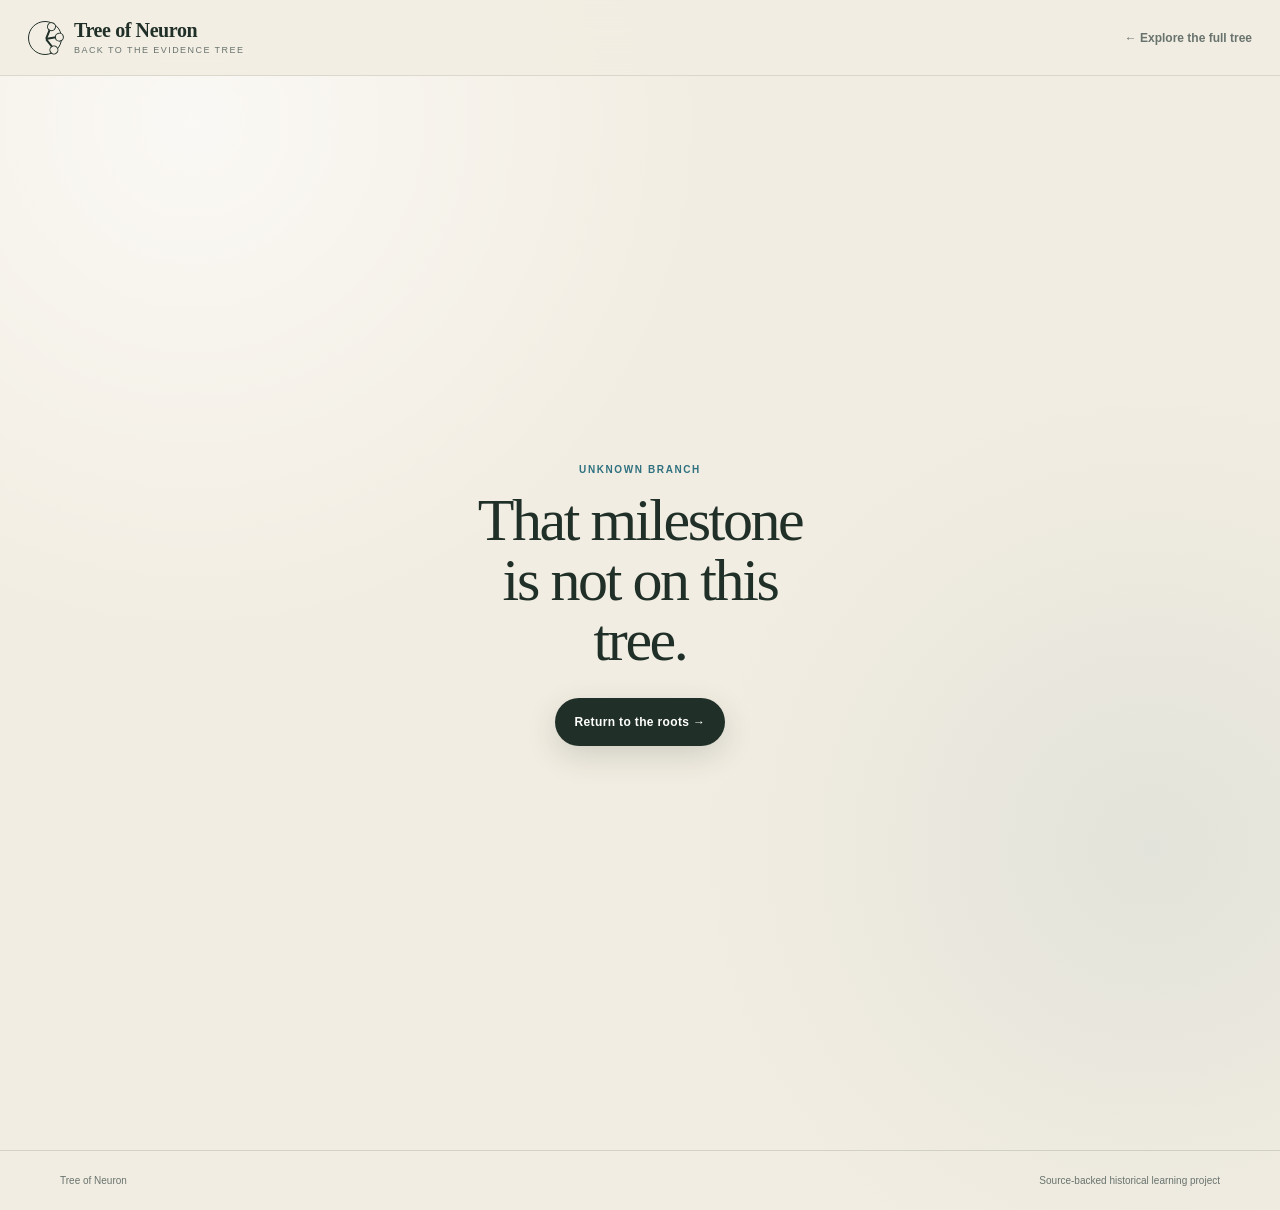
==== event.html @ e22cf348 "Build interactive Tree of Neuron history" ====
<!doctype html>
<html lang="en">
<head>
  <meta charset="UTF-8">
  <meta name="viewport" content="width=device-width, initial-scale=1.0">
  <meta name="description" content="A milestone in the experimental history of the neuron.">
  <title>Milestone · Tree of Neuron</title>
  <link rel="stylesheet" href="assets/styles.css">
</head>
<body class="detail-page">
  <header class="detail-topbar">
    <a class="brand" href="index.html">
      <span class="brand-mark" aria-hidden="true"><i></i><i></i><i></i></span>
      <span><b>Tree of Neuron</b><small>back to the evidence tree</small></span>
    </a>
    <a class="back-link" href="index.html">← Explore the full tree</a>
  </header>

  <main id="detail" class="detail-shell">
    <div class="loading">Loading milestone...</div>
  </main>

  <footer class="detail-footer">
    <span>Tree of Neuron</span>
    <span>Source-backed historical learning project</span>
  </footer>

  <script src="assets/data.js"></script>
  <script src="assets/event.js"></script>
</body>
</html>
---- assets/styles.css ----
:root {
  --paper: #f2ede2;
  --paper-deep: #e7dfd0;
  --ink: #203028;
  --muted: #68736d;
  --line: rgba(32, 48, 40, .14);
  --white: #fffdf8;
  --accent: #2f7180;
  --serif: Georgia, "Times New Roman", serif;
  --sans: Inter, ui-sans-serif, -apple-system, BlinkMacSystemFont, "Segoe UI", sans-serif;
}

* { box-sizing: border-box; }

html, body { width: 100%; min-height: 100%; margin: 0; }

body {
  color: var(--ink);
  background: var(--paper);
  font-family: var(--sans);
  -webkit-font-smoothing: antialiased;
}

a { color: inherit; }
button, input { font: inherit; }
button, a { -webkit-tap-highlight-color: transparent; }
.sr-only { position: absolute; width: 1px; height: 1px; padding: 0; margin: -1px; overflow: hidden; clip: rect(0, 0, 0, 0); border: 0; }

.explorer-page { overflow: hidden; }

.topbar, .detail-topbar {
  position: fixed;
  inset: 0 0 auto;
  z-index: 20;
  height: 76px;
  padding: 0 28px;
  display: flex;
  align-items: center;
  justify-content: space-between;
  background: rgba(242, 237, 226, .88);
  border-bottom: 1px solid rgba(32, 48, 40, .11);
  backdrop-filter: blur(18px);
}

.brand {
  display: inline-flex;
  align-items: center;
  gap: 12px;
  color: var(--ink);
  text-decoration: none;
}

.brand span:last-child { display: grid; line-height: 1.05; }
.brand b { font-family: var(--serif); font-size: 20px; font-weight: 600; letter-spacing: -.02em; }
.brand small { margin-top: 5px; color: var(--muted); font-size: 9px; letter-spacing: .16em; text-transform: uppercase; }

.brand-mark { position: relative; width: 34px; height: 34px; display: inline-block; border: 1px solid var(--ink); border-radius: 50%; }
.brand-mark i { position: absolute; display: block; width: 14px; height: 2px; top: 16px; left: 17px; background: var(--ink); transform-origin: left center; border-radius: 99px; }
.brand-mark i::after { content: ""; position: absolute; right: -4px; top: -3px; width: 7px; height: 7px; background: var(--paper); border: 1.5px solid var(--ink); border-radius: 50%; }
.brand-mark i:nth-child(1) { transform: rotate(-68deg); }
.brand-mark i:nth-child(2) { transform: rotate(-10deg); }
.brand-mark i:nth-child(3) { transform: rotate(52deg); }

.topbar-actions { display: flex; align-items: center; gap: 10px; }
.search-box {
  width: min(390px, 42vw);
  height: 44px;
  display: flex;
  align-items: center;
  gap: 10px;
  padding: 0 12px;
  border: 1px solid var(--line);
  border-radius: 999px;
  background: rgba(255, 253, 248, .8);
  box-shadow: 0 6px 24px rgba(30, 45, 37, .05);
}
.search-box:focus-within { border-color: rgba(47, 113, 128, .7); box-shadow: 0 0 0 4px rgba(47, 113, 128, .09); }
.search-box svg { width: 18px; fill: none; stroke: currentColor; stroke-width: 1.8; color: var(--muted); }
.search-box input { flex: 1; min-width: 0; border: 0; outline: 0; background: transparent; color: var(--ink); font-size: 13px; }
.search-box input::placeholder { color: #8b938e; }
kbd { padding: 2px 6px; border: 1px solid var(--line); border-radius: 5px; color: var(--muted); background: var(--paper); font-size: 11px; box-shadow: 0 1px 0 rgba(0,0,0,.08); }
.icon-button { width: 42px; height: 42px; border: 1px solid var(--line); border-radius: 50%; color: var(--ink); background: rgba(255, 253, 248, .82); cursor: pointer; font-family: var(--serif); font-size: 18px; }

.explorer { position: fixed; inset: 76px 0 0; overflow: hidden; background: var(--paper); }
.tree-canvas { width: 100%; height: 100%; display: block; cursor: grab; touch-action: none; user-select: none; }
.tree-canvas.dragging { cursor: grabbing; }

.intro-card {
  position: absolute;
  z-index: 8;
  left: 30px;
  top: 30px;
  width: min(430px, calc(100vw - 60px));
  padding: 28px 30px 24px;
  border: 1px solid rgba(32, 48, 40, .12);
  border-radius: 22px;
  background: rgba(255, 253, 248, .91);
  box-shadow: 0 24px 80px rgba(31, 46, 38, .12);
  backdrop-filter: blur(16px);
  transition: opacity .35s ease, transform .35s ease;
}
.intro-card.dismissed { opacity: 0; transform: translateY(-16px); pointer-events: none; }
.eyebrow { margin: 0 0 13px; color: var(--accent); font-size: 10px; line-height: 1.4; letter-spacing: .16em; text-transform: uppercase; font-weight: 750; }
.intro-card h1 { margin: 0; font: 500 clamp(42px, 5vw, 66px)/.97 var(--serif); letter-spacing: -.045em; }
.intro-card h1 em { color: var(--accent); font-weight: 500; }
.intro-card > p:not(.eyebrow):not(.microcopy) { max-width: 35ch; margin: 18px 0 22px; color: var(--muted); font: 16px/1.55 var(--serif); }
.primary-button {
  display: inline-flex;
  align-items: center;
  justify-content: center;
  gap: 28px;
  min-height: 48px;
  padding: 0 20px;
  border: 0;
  border-radius: 999px;
  background: var(--ink);
  color: #fff;
  text-decoration: none;
  cursor: pointer;
  font-size: 12px;
  font-weight: 700;
  letter-spacing: .03em;
  box-shadow: 0 10px 30px rgba(32, 48, 40, .16);
}
.primary-button:hover { background: var(--accent); }
.primary-button span { font-size: 18px; transition: transform .2s ease; }
.primary-button:hover span { transform: translateX(3px); }
.microcopy { margin: 17px 0 0; color: #89918d; font-size: 10px; letter-spacing: .03em; }

.era-rail {
  position: absolute;
  z-index: 7;
  left: 30px;
  bottom: 22px;
  max-width: calc(100vw - 180px);
  display: flex;
  gap: 7px;
  padding: 7px;
  border: 1px solid var(--line);
  border-radius: 15px;
  background: rgba(255, 253, 248, .88);
  box-shadow: 0 12px 40px rgba(30, 44, 37, .1);
  backdrop-filter: blur(14px);
  overflow-x: auto;
  scrollbar-width: none;
}
.era-rail::-webkit-scrollbar { display: none; }
.era-chip { white-space: nowrap; display: flex; align-items: center; gap: 8px; padding: 9px 11px; border: 0; border-radius: 10px; background: transparent; color: var(--muted); cursor: pointer; font-size: 10px; font-weight: 700; }
.era-chip:hover, .era-chip.active { color: var(--ink); background: var(--paper); }
.era-chip i { width: 8px; height: 8px; border-radius: 50%; background: var(--era-color); box-shadow: 0 0 0 4px color-mix(in srgb, var(--era-color) 18%, transparent); }

.controls { position: absolute; z-index: 8; right: 24px; bottom: 24px; display: grid; border: 1px solid var(--line); border-radius: 14px; overflow: hidden; box-shadow: 0 12px 40px rgba(30,44,37,.12); }
.controls button { width: 43px; height: 42px; border: 0; border-bottom: 1px solid var(--line); background: rgba(255, 253, 248, .9); color: var(--ink); cursor: pointer; font-size: 20px; }
.controls button:last-child { border-bottom: 0; }
.controls button:hover { color: #fff; background: var(--ink); }
.mini-guide { position: absolute; z-index: 6; top: 30px; right: 30px; display: flex; align-items: center; gap: 10px; padding: 10px 14px; border: 1px solid var(--line); border-radius: 13px; background: rgba(255,253,248,.82); backdrop-filter: blur(12px); }
.mini-guide div { display: grid; }
.mini-guide b { font-size: 11px; }
.mini-guide small { margin-top: 2px; color: var(--muted); font-size: 9px; }
.pulse-dot { width: 9px; height: 9px; border-radius: 50%; background: #2f7180; box-shadow: 0 0 0 0 rgba(47,113,128,.45); animation: pulse 2s infinite; }
@keyframes pulse { 70% { box-shadow: 0 0 0 9px rgba(47,113,128,0); } 100% { box-shadow: 0 0 0 0 rgba(47,113,128,0); } }

.trunk-under { fill: none; stroke: rgba(32,48,40,.08); stroke-linecap: round; stroke-linejoin: round; }
.trunk { fill: none; stroke: url(#trunkGradient); stroke-linecap: round; stroke-linejoin: round; }
.twig-under, .twig { fill: none; stroke-linecap: round; }
.twig-under { stroke: rgba(32,48,40,.07); }
.era-label text { font-family: var(--sans); }
.era-label .era-name { fill: rgba(32,48,40,.72); font-size: 24px; font-weight: 720; letter-spacing: -.02em; }
.era-label .era-range { fill: rgba(32,48,40,.42); font-size: 13px; letter-spacing: .12em; text-transform: uppercase; }

.event-link { outline: 0; }
.event-node { transition: opacity .2s ease; }
.event-node .node-halo { fill: none; stroke-width: 8; opacity: .15; transition: opacity .2s ease, stroke-width .2s ease; }
.event-node .node-disc { fill: var(--white); stroke-width: 7; filter: url(#softShadow); transition: transform .2s ease, fill .2s ease; transform-box: fill-box; transform-origin: center; }
.event-node .node-year { font-family: var(--sans); font-size: 18px; font-weight: 800; fill: var(--node-color); letter-spacing: .02em; text-anchor: middle; }
.event-node .node-title { font-family: var(--serif); font-size: 15px; font-weight: 600; fill: var(--ink); text-anchor: middle; }
.event-node .node-person { font-family: var(--sans); font-size: 9px; font-weight: 650; fill: var(--muted); text-anchor: middle; letter-spacing: .04em; }
.event-node:hover .node-disc, .event-link:focus .node-disc { fill: #fff; transform: scale(1.05); }
.event-node:hover .node-halo, .event-link:focus .node-halo { opacity: .34; stroke-width: 14; }
.event-link:focus-visible .node-disc { stroke: #111; }
.event-node.dimmed { opacity: .13; }
.event-node.match .node-halo { opacity: .5; stroke-width: 17; animation: nodeGlow 1.4s ease-in-out infinite alternate; }
@keyframes nodeGlow { from { opacity: .2; } to { opacity: .65; } }

.search-results { position: absolute; z-index: 15; top: 10px; right: 88px; width: min(430px, calc(100vw - 36px)); max-height: min(70vh, 620px); padding: 8px; overflow: auto; border: 1px solid var(--line); border-radius: 18px; background: rgba(255,253,248,.98); box-shadow: 0 24px 80px rgba(30,44,37,.18); }
.search-result { display: grid; grid-template-columns: 64px 1fr auto; align-items: center; gap: 12px; padding: 13px; border-radius: 12px; color: inherit; text-decoration: none; }
.search-result:hover, .search-result:focus { background: var(--paper); outline: none; }
.search-result .result-year { color: var(--result-color); font-size: 11px; font-weight: 800; }
.search-result span { display: grid; gap: 3px; }
.search-result b { font: 600 15px/1.2 var(--serif); }
.search-result small { color: var(--muted); font-size: 10px; }
.search-result .arrow { font-size: 17px; }
.empty-results { padding: 28px; color: var(--muted); text-align: center; font: 17px var(--serif); }

.about-dialog { width: min(560px, calc(100vw - 32px)); padding: 34px; border: 1px solid var(--line); border-radius: 24px; color: var(--ink); background: var(--white); box-shadow: 0 30px 100px rgba(15,26,21,.35); }
.about-dialog::backdrop { background: rgba(22,33,28,.42); backdrop-filter: blur(5px); }
.about-dialog h2 { margin: 0 0 16px; max-width: 15ch; font: 500 40px/1.05 var(--serif); letter-spacing: -.03em; }
.about-dialog p:not(.eyebrow) { color: var(--muted); font: 16px/1.65 var(--serif); }
.dialog-close { position: absolute; top: 14px; right: 14px; width: 38px; height: 38px; border: 0; border-radius: 50%; background: var(--paper); cursor: pointer; font-size: 22px; }

/* Detail page */
.detail-page { min-height: 100vh; background: var(--paper); background-image: radial-gradient(circle at 15% 10%, rgba(255,255,255,.65), transparent 34%), radial-gradient(circle at 90% 70%, rgba(47,113,128,.08), transparent 32%); }
.detail-topbar { position: sticky; }
.back-link { color: var(--muted); text-decoration: none; font-size: 12px; font-weight: 700; }
.back-link:hover { color: var(--accent); }
.detail-shell { width: min(1160px, calc(100% - 40px)); margin: 0 auto; padding: 78px 0 96px; }
.detail-hero { position: relative; display: grid; grid-template-columns: 1fr 310px; gap: 60px; min-height: 460px; padding: 62px 0 54px; border-bottom: 1px solid var(--line); }
.detail-hero::before { content: ""; position: absolute; top: 54px; right: 120px; width: 230px; height: 230px; border: 1px solid var(--hero-color); border-radius: 50%; opacity: .17; }
.detail-hero::after { content: ""; position: absolute; top: 118px; right: 54px; width: 94px; height: 2px; background: var(--hero-color); transform: rotate(-28deg); transform-origin: left; opacity: .35; }
.detail-kicker { display: flex; align-items: center; gap: 12px; color: var(--hero-color); font-size: 11px; font-weight: 800; letter-spacing: .12em; text-transform: uppercase; }
.detail-kicker i { width: 34px; height: 1px; background: currentColor; }
.detail-hero h1 { max-width: 12ch; margin: 28px 0 20px; font: 500 clamp(50px, 7vw, 92px)/.94 var(--serif); letter-spacing: -.055em; }
.detail-summary { max-width: 52ch; color: var(--muted); font: 20px/1.55 var(--serif); }
.hero-stamp { align-self: center; position: relative; z-index: 1; width: 250px; height: 250px; margin: auto; display: grid; place-items: center; padding: 35px; border: 2px solid var(--hero-color); border-radius: 50%; color: var(--hero-color); background: rgba(255,253,248,.75); text-align: center; transform: rotate(3deg); box-shadow: inset 0 0 0 9px var(--paper), inset 0 0 0 10px color-mix(in srgb, var(--hero-color) 30%, transparent); }
.hero-stamp .stamp-date { font: 700 34px/1 var(--serif); letter-spacing: -.03em; }
.hero-stamp .stamp-person { margin-top: 12px; font-size: 10px; line-height: 1.45; font-weight: 800; letter-spacing: .12em; text-transform: uppercase; }

.story-grid { display: grid; grid-template-columns: minmax(0, 1.55fr) minmax(260px, .75fr); gap: 80px; padding: 70px 0; }
.story-section { padding: 0 0 46px; }
.section-label { display: flex; align-items: center; gap: 12px; margin-bottom: 16px; color: var(--hero-color); font-size: 10px; font-weight: 800; letter-spacing: .15em; text-transform: uppercase; }
.section-label span { display: grid; place-items: center; width: 25px; height: 25px; border: 1px solid currentColor; border-radius: 50%; font-size: 9px; }
.story-section h2 { margin: 0 0 15px; font: 500 34px/1.15 var(--serif); letter-spacing: -.025em; }
.story-section p { margin: 0; color: #53615a; font: 17px/1.72 var(--serif); }
.experiment-steps { counter-reset: step; margin: 22px 0 0; padding: 0; list-style: none; }
.experiment-steps li { counter-increment: step; position: relative; margin: 0 0 0 15px; padding: 5px 0 22px 42px; color: #53615a; font: 16px/1.55 var(--serif); border-left: 1px solid color-mix(in srgb, var(--hero-color) 35%, transparent); }
.experiment-steps li::before { content: counter(step); position: absolute; left: -15px; top: 1px; width: 29px; height: 29px; display: grid; place-items: center; border-radius: 50%; color: #fff; background: var(--hero-color); font: 700 10px var(--sans); }
.experiment-steps li:last-child { border-left-color: transparent; }
.finding-card { margin: 0 0 20px; padding: 24px 25px; border-radius: 17px; background: rgba(255,253,248,.82); border: 1px solid var(--line); box-shadow: 0 14px 40px rgba(30,44,37,.05); }
.finding-card.accent { color: #fff; background: var(--hero-color); border-color: transparent; }
.finding-card .card-label { display: block; margin-bottom: 10px; color: var(--hero-color); font-size: 9px; font-weight: 800; letter-spacing: .14em; text-transform: uppercase; }
.finding-card.accent .card-label { color: rgba(255,255,255,.7); }
.finding-card p { margin: 0; color: #53615a; font: 16px/1.6 var(--serif); }
.finding-card.accent p { color: #fff; }
.equation-card { overflow-x: auto; }
.equation-card code { display: block; padding: 6px 0; color: var(--hero-color); font: 600 16px/1.6 ui-monospace, SFMono-Regular, Menlo, monospace; white-space: nowrap; }
.question-card { padding: 30px; border: 1px dashed color-mix(in srgb, var(--hero-color) 55%, transparent); border-radius: 20px; }
.question-card p { font: 500 24px/1.35 var(--serif); color: var(--ink); }
.sources { padding-top: 54px; border-top: 1px solid var(--line); }
.sources h2 { margin: 0 0 22px; font: 500 34px var(--serif); }
.reference-list { display: grid; gap: 9px; padding: 0; list-style: none; }
.reference-list a { display: flex; align-items: flex-start; justify-content: space-between; gap: 20px; padding: 15px 17px; border: 1px solid var(--line); border-radius: 12px; background: rgba(255,253,248,.65); text-decoration: none; font-size: 12px; line-height: 1.45; }
.reference-list a:hover { border-color: var(--hero-color); color: var(--hero-color); }
.reference-list b { flex: 0 0 auto; font-size: 10px; letter-spacing: .08em; }
.event-nav { display: grid; grid-template-columns: 1fr 1fr; gap: 14px; margin-top: 60px; }
.event-nav a { min-height: 105px; display: flex; flex-direction: column; justify-content: center; padding: 20px 22px; border: 1px solid var(--line); border-radius: 16px; background: rgba(255,253,248,.6); text-decoration: none; }
.event-nav a:last-child { text-align: right; }
.event-nav a:hover { background: var(--white); border-color: var(--hero-color); }
.event-nav small { margin-bottom: 7px; color: var(--muted); font-size: 9px; letter-spacing: .12em; text-transform: uppercase; }
.event-nav b { font: 600 17px/1.2 var(--serif); }
.detail-footer { display: flex; justify-content: space-between; gap: 20px; padding: 24px max(20px, calc((100vw - 1160px) / 2)); border-top: 1px solid var(--line); color: var(--muted); font-size: 10px; }
.loading { padding: 80px 0; color: var(--muted); }

.not-found { display: grid; place-items: center; min-height: 100vh; text-align: center; }
.not-found h1 { max-width: 12ch; margin: 0 auto 28px; font: 500 60px/1 var(--serif); letter-spacing: -.04em; }

@media (max-width: 850px) {
  .topbar, .detail-topbar { height: 66px; padding: 0 16px; }
  .explorer { top: 66px; }
  .brand small { display: none; }
  .search-box { width: min(48vw, 330px); }
  .search-box kbd { display: none; }
  .mini-guide { display: none; }
  .intro-card { left: 16px; top: 16px; width: min(390px, calc(100vw - 32px)); padding: 24px; }
  .intro-card h1 { font-size: 46px; }
  .era-rail { left: 16px; bottom: 16px; max-width: calc(100vw - 86px); }
  .controls { right: 14px; bottom: 14px; }
  .detail-shell { width: min(100% - 30px, 760px); padding-top: 35px; }
  .detail-hero { grid-template-columns: 1fr; gap: 20px; min-height: auto; }
  .hero-stamp { width: 190px; height: 190px; justify-self: start; margin: 12px 0 0; }
  .detail-hero::before, .detail-hero::after { display: none; }
  .story-grid { grid-template-columns: 1fr; gap: 0; }
}

@media (max-width: 560px) {
  .brand b { font-size: 17px; }
  .brand-mark { width: 30px; height: 30px; }
  .brand-mark i { top: 14px; left: 15px; }
  .search-box { width: 44px; padding: 0 12px; transition: width .2s ease; }
  .search-box input { width: 0; }
  .search-box:focus-within { position: absolute; left: 14px; right: 64px; width: auto; z-index: 3; }
  .search-box:focus-within input { width: auto; }
  .intro-card { max-height: calc(100vh - 120px); overflow: auto; }
  .intro-card h1 { font-size: 39px; }
  .intro-card > p:not(.eyebrow):not(.microcopy) { font-size: 15px; }
  .microcopy { display: none; }
  .era-chip { font-size: 0; }
  .era-chip i { width: 11px; height: 11px; }
  .back-link { font-size: 0; }
  .back-link::after { content: "← Tree"; font-size: 12px; }
  .detail-hero { padding-top: 42px; }
  .detail-hero h1 { font-size: 52px; }
  .detail-summary { font-size: 18px; }
  .story-section h2 { font-size: 30px; }
  .event-nav { grid-template-columns: 1fr; }
  .event-nav a:last-child { text-align: left; }
  .detail-footer { display: grid; }
}

@media (prefers-reduced-motion: reduce) {
  *, *::before, *::after { scroll-behavior: auto !important; animation-duration: .001ms !important; animation-iteration-count: 1 !important; transition-duration: .001ms !important; }
}
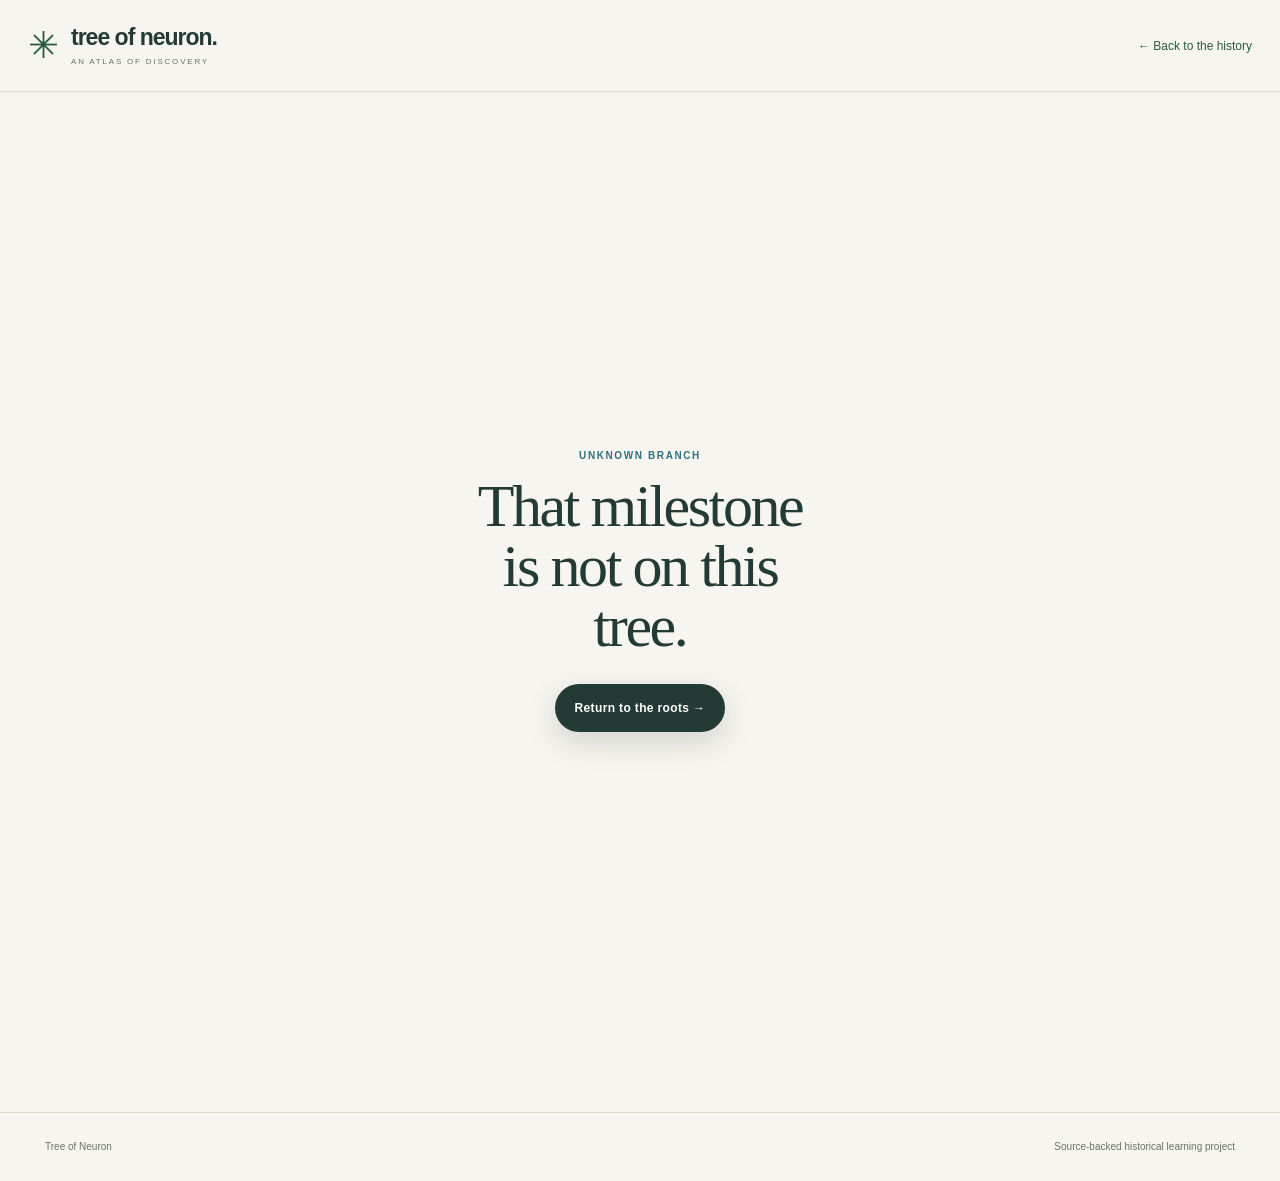
==== commit 7066cab6: "Replace map-first UI with illustrated chronological learning atlas" ====
--- a/event.html
+++ b/event.html
@@ -5,16 +5,13 @@
   <meta name="viewport" content="width=device-width, initial-scale=1.0">
   <meta name="description" content="A milestone in the experimental history of the neuron.">
   <title>Milestone · Tree of Neuron</title>
-  <link rel="stylesheet" href="assets/styles.css">
+  <link rel="icon" href="assets/favicon.svg" type="image/svg+xml">
+  <link rel="stylesheet" href="assets/styles.css?v=20261010">
+  <link rel="stylesheet" href="assets/reader.css?v=20261010">
 </head>
 <body class="detail-page">
-  <header class="detail-topbar">
-    <a class="brand" href="index.html">
-      <span class="brand-mark" aria-hidden="true"><i></i><i></i><i></i></span>
-      <span><b>Tree of Neuron</b><small>back to the evidence tree</small></span>
-    </a>
-    <a class="back-link" href="index.html">← Explore the full tree</a>
-  </header>
+  <a class="skip-reader" href="#detail">Skip to the story</a>
+  <header class="detail-topbar"><a class="brand" href="index.html"><span class="reader-logo">✳</span><span><b>tree of neuron.</b><small>AN ATLAS OF DISCOVERY</small></span></a><a class="back-link" href="index.html">← Back to the history</a></header>
 
   <main id="detail" class="detail-shell">
     <div class="loading">Loading milestone...</div>
@@ -25,7 +22,13 @@
     <span>Source-backed historical learning project</span>
   </footer>
 
-  <script src="assets/data.js"></script>
-  <script src="assets/event.js"></script>
+  <script src="assets/data.js?v=20261010"></script>
+  <script src="assets/research.js?v=20261010"></script>
+  <script src="assets/terms.js?v=20261010"></script>
+  <script src="assets/visuals.js?v=20261010"></script>
+  <script src="assets/graph.js?v=20261010"></script>
+  <script src="assets/media.js?v=20261010"></script>
+  <script src="assets/event.js?v=20261010"></script>
+  <script src="assets/reader.js?v=20261010"></script>
 </body>
 </html>
--- a/assets/styles.css
+++ b/assets/styles.css
@@ -151,8 +151,9 @@
 
 .controls { position: absolute; z-index: 8; right: 24px; bottom: 24px; display: grid; border: 1px solid var(--line); border-radius: 14px; overflow: hidden; box-shadow: 0 12px 40px rgba(30,44,37,.12); }
 .controls button { width: 43px; height: 42px; border: 0; border-bottom: 1px solid var(--line); background: rgba(255, 253, 248, .9); color: var(--ink); cursor: pointer; font-size: 20px; }
-.controls button:last-child { border-bottom: 0; }
 .controls button:hover { color: #fff; background: var(--ink); }
+.zoom-slider { width: 43px; height: 104px; display: grid; place-items: center; background: rgba(255,253,248,.9); }
+.zoom-slider input { width: 90px; height: 26px; transform: rotate(-90deg); accent-color: var(--accent); cursor: pointer; }
 .mini-guide { position: absolute; z-index: 6; top: 30px; right: 30px; display: flex; align-items: center; gap: 10px; padding: 10px 14px; border: 1px solid var(--line); border-radius: 13px; background: rgba(255,253,248,.82); backdrop-filter: blur(12px); }
 .mini-guide div { display: grid; }
 .mini-guide b { font-size: 11px; }
@@ -160,27 +161,49 @@
 .pulse-dot { width: 9px; height: 9px; border-radius: 50%; background: #2f7180; box-shadow: 0 0 0 0 rgba(47,113,128,.45); animation: pulse 2s infinite; }
 @keyframes pulse { 70% { box-shadow: 0 0 0 9px rgba(47,113,128,0); } 100% { box-shadow: 0 0 0 0 rgba(47,113,128,0); } }
 
-.trunk-under { fill: none; stroke: rgba(32,48,40,.08); stroke-linecap: round; stroke-linejoin: round; }
-.trunk { fill: none; stroke: url(#trunkGradient); stroke-linecap: round; stroke-linejoin: round; }
-.twig-under, .twig { fill: none; stroke-linecap: round; }
-.twig-under { stroke: rgba(32,48,40,.07); }
-.era-label text { font-family: var(--sans); }
-.era-label .era-name { fill: rgba(32,48,40,.72); font-size: 24px; font-weight: 720; letter-spacing: -.02em; }
-.era-label .era-range { fill: rgba(32,48,40,.42); font-size: 13px; letter-spacing: .12em; text-transform: uppercase; }
-
-.event-link { outline: 0; }
-.event-node { transition: opacity .2s ease; }
-.event-node .node-halo { fill: none; stroke-width: 8; opacity: .15; transition: opacity .2s ease, stroke-width .2s ease; }
-.event-node .node-disc { fill: var(--white); stroke-width: 7; filter: url(#softShadow); transition: transform .2s ease, fill .2s ease; transform-box: fill-box; transform-origin: center; }
-.event-node .node-year { font-family: var(--sans); font-size: 18px; font-weight: 800; fill: var(--node-color); letter-spacing: .02em; text-anchor: middle; }
-.event-node .node-title { font-family: var(--serif); font-size: 15px; font-weight: 600; fill: var(--ink); text-anchor: middle; }
-.event-node .node-person { font-family: var(--sans); font-size: 9px; font-weight: 650; fill: var(--muted); text-anchor: middle; letter-spacing: .04em; }
-.event-node:hover .node-disc, .event-link:focus .node-disc { fill: #fff; transform: scale(1.05); }
-.event-node:hover .node-halo, .event-link:focus .node-halo { opacity: .34; stroke-width: 14; }
-.event-link:focus-visible .node-disc { stroke: #111; }
-.event-node.dimmed { opacity: .13; }
-.event-node.match .node-halo { opacity: .5; stroke-width: 17; animation: nodeGlow 1.4s ease-in-out infinite alternate; }
-@keyframes nodeGlow { from { opacity: .2; } to { opacity: .65; } }
+.evidence-link { fill: none; stroke-width: 6; stroke-linecap: round; opacity: .7; pointer-events: none; }
+.fork-spine { fill: none; stroke: #899083; stroke-width: 4; stroke-linecap: round; pointer-events: none; }
+.fork-point { stroke: var(--white); stroke-width: 3; pointer-events: none; }
+.join-point { fill: var(--white); stroke: #B88A2D; stroke-width: 5; pointer-events: none; }
+.concept-link { fill: none; stroke: rgba(32,48,40,.48); stroke-width: 3; stroke-dasharray: 8 9; pointer-events: none; }
+.question-label text { fill: var(--ink); font: 700 18px var(--sans); }
+.question-label .question-caption { fill: var(--muted); font: 650 12px var(--sans); }
+.join-label { fill: #89651e; font: 800 11px var(--sans); letter-spacing: .11em; }
+.thread-label text { font-family: var(--sans); }
+.thread-name { fill: var(--ink); font-size: 23px; font-weight: 750; letter-spacing: -.025em; }
+.thread-range { fill: var(--muted); font-size: 13px; letter-spacing: .06em; }
+.node-foreign { overflow: visible; }
+.history-card {
+  width: 100%; height: 100%; display: flex; flex-direction: column;
+  gap: 11px; padding: 17px 19px 15px;
+  border: 2px solid var(--node-color); border-radius: 18px;
+  color: var(--ink); background: #fffdf8; text-decoration: none;
+  box-shadow: 0 10px 28px rgba(32,48,40,.12);
+  cursor: pointer; transition: opacity .2s, background .2s, box-shadow .2s, transform .2s;
+}
+.history-card:hover, .history-card:focus-visible {
+  outline: 3px solid color-mix(in srgb, var(--node-color) 38%, transparent);
+  outline-offset: 3px; background: #fff; box-shadow: 0 17px 34px rgba(32,48,40,.18);
+  transform: translateY(-4px);
+}
+.card-top, .card-bottom { display: flex; justify-content: space-between; align-items: flex-start; gap: 10px; }
+.card-date { color: var(--node-color); font: 800 14px/1.25 var(--sans); }
+.card-number { color: #9da6a0; font: 750 11px/1.25 var(--sans); }
+.card-topic { color: var(--node-color); font: 800 9px/1.2 var(--sans); letter-spacing: .08em; text-transform: uppercase; }
+.card-title { flex: 1; min-height: 0; color: var(--ink); font: 600 19px/1.13 var(--serif); overflow-wrap: anywhere; }
+.card-bottom { margin-top: auto; align-items: flex-end; border-top: 1px solid var(--line); padding-top: 9px; }
+.card-scientist { color: var(--muted); font: 650 11px/1.25 var(--sans); overflow-wrap: anywhere; }
+.card-bottom > span:last-child { flex: none; color: var(--node-color); font-size: 16px; line-height: 1; }
+.history-card.dimmed { opacity: .18; }
+.history-card.match { box-shadow: 0 0 0 6px color-mix(in srgb, var(--node-color) 25%, transparent), 0 12px 28px rgba(32,48,40,.15); }
+.term-branch { fill: none; stroke: #b15a72; stroke-width: 2.5; stroke-dasharray: 5 5; opacity: .8; pointer-events: none; }
+.term-card { width: 100%; height: 100%; display: flex; flex-direction: column; justify-content: center; gap: 4px; padding: 9px 12px; border: 1.5px solid #b15a72; border-radius: 12px; color: #663449; background: #fff8f5; text-decoration: none; box-shadow: 0 6px 18px rgba(72,38,51,.1); cursor: pointer; transition: opacity .2s, background .2s, transform .2s, box-shadow .2s; }
+.term-card::before { content: "WORD HISTORY"; color: #a34e68; font-size: 8px; font-weight: 800; letter-spacing: .12em; }
+.term-card:hover, .term-card:focus-visible { outline: 3px solid rgba(177,90,114,.22); outline-offset: 2px; background: #fff; transform: translateY(-3px); box-shadow: 0 11px 23px rgba(72,38,51,.17); }
+.term-date { color: #835568; font: 700 10px/1.1 var(--sans); white-space: nowrap; }
+.term-word { font: 600 16px/1.05 var(--serif); overflow-wrap: anywhere; }
+.term-card.dimmed { opacity: .18; }
+.term-card.match { box-shadow: 0 0 0 5px rgba(177,90,114,.22), 0 10px 24px rgba(72,38,51,.18); }
 
 .search-results { position: absolute; z-index: 15; top: 10px; right: 88px; width: min(430px, calc(100vw - 36px)); max-height: min(70vh, 620px); padding: 8px; overflow: auto; border: 1px solid var(--line); border-radius: 18px; background: rgba(255,253,248,.98); box-shadow: 0 24px 80px rgba(30,44,37,.18); }
 .search-result { display: grid; grid-template-columns: 64px 1fr auto; align-items: center; gap: 12px; padding: 13px; border-radius: 12px; color: inherit; text-decoration: none; }
@@ -211,6 +234,11 @@
 .detail-kicker i { width: 34px; height: 1px; background: currentColor; }
 .detail-hero h1 { max-width: 12ch; margin: 28px 0 20px; font: 500 clamp(50px, 7vw, 92px)/.94 var(--serif); letter-spacing: -.055em; }
 .detail-summary { max-width: 52ch; color: var(--muted); font: 20px/1.55 var(--serif); }
+.detail-facts { display: flex; flex-wrap: wrap; gap: 22px 35px; margin: 32px 0 0; }
+.detail-facts div { max-width: 240px; }
+.detail-facts dt { margin-bottom: 7px; color: var(--hero-color); font-size: 10px; font-weight: 800; letter-spacing: .11em; text-transform: uppercase; }
+.detail-facts dd { margin: 0; font: 600 15px/1.35 var(--serif); }
+.evidence-kind { display: inline-block; margin: 4px 0 0; padding: 7px 11px; border: 1px solid color-mix(in srgb, var(--hero-color) 40%, transparent); border-radius: 999px; color: var(--hero-color); background: rgba(255,253,248,.8); font-size: 11px; font-weight: 750; }
 .hero-stamp { align-self: center; position: relative; z-index: 1; width: 250px; height: 250px; margin: auto; display: grid; place-items: center; padding: 35px; border: 2px solid var(--hero-color); border-radius: 50%; color: var(--hero-color); background: rgba(255,253,248,.75); text-align: center; transform: rotate(3deg); box-shadow: inset 0 0 0 9px var(--paper), inset 0 0 0 10px color-mix(in srgb, var(--hero-color) 30%, transparent); }
 .hero-stamp .stamp-date { font: 700 34px/1 var(--serif); letter-spacing: -.03em; }
 .hero-stamp .stamp-person { margin-top: 12px; font-size: 10px; line-height: 1.45; font-weight: 800; letter-spacing: .12em; text-transform: uppercase; }
@@ -221,6 +249,11 @@
 .section-label span { display: grid; place-items: center; width: 25px; height: 25px; border: 1px solid currentColor; border-radius: 50%; font-size: 9px; }
 .story-section h2 { margin: 0 0 15px; font: 500 34px/1.15 var(--serif); letter-spacing: -.025em; }
 .story-section p { margin: 0; color: #53615a; font: 17px/1.72 var(--serif); }
+.steps-heading { margin: 24px 0 10px; color: var(--ink); font: 600 20px/1.3 var(--serif); }
+.research-explanation { margin: 22px 0 0; padding: 20px 22px; border-left: 3px solid var(--hero-color); background: rgba(255,253,248,.72); }
+.research-explanation b { display: block; margin-bottom: 8px; color: var(--hero-color); font-size: 11px; letter-spacing: .05em; }
+.research-explanation p { font-size: 16px; }
+.confidence-card { border-color: color-mix(in srgb, var(--hero-color) 50%, transparent); }
 .experiment-steps { counter-reset: step; margin: 22px 0 0; padding: 0; list-style: none; }
 .experiment-steps li { counter-increment: step; position: relative; margin: 0 0 0 15px; padding: 5px 0 22px 42px; color: #53615a; font: 16px/1.55 var(--serif); border-left: 1px solid color-mix(in srgb, var(--hero-color) 35%, transparent); }
 .experiment-steps li::before { content: counter(step); position: absolute; left: -15px; top: 1px; width: 29px; height: 29px; display: grid; place-items: center; border-radius: 50%; color: #fff; background: var(--hero-color); font: 700 10px var(--sans); }
@@ -237,6 +270,7 @@
 .question-card p { font: 500 24px/1.35 var(--serif); color: var(--ink); }
 .sources { padding-top: 54px; border-top: 1px solid var(--line); }
 .sources h2 { margin: 0 0 22px; font: 500 34px var(--serif); }
+.source-context { max-width: 70ch; color: var(--muted); font: 15px/1.6 var(--serif); }
 .reference-list { display: grid; gap: 9px; padding: 0; list-style: none; }
 .reference-list a { display: flex; align-items: flex-start; justify-content: space-between; gap: 20px; padding: 15px 17px; border: 1px solid var(--line); border-radius: 12px; background: rgba(255,253,248,.65); text-decoration: none; font-size: 12px; line-height: 1.45; }
 .reference-list a:hover { border-color: var(--hero-color); color: var(--hero-color); }
@@ -252,6 +286,122 @@
 
 .not-found { display: grid; place-items: center; min-height: 100vh; text-align: center; }
 .not-found h1 { max-width: 12ch; margin: 0 auto 28px; font: 500 60px/1 var(--serif); letter-spacing: -.04em; }
+
+/* Terminology detail pages */
+.term-hero { padding: 65px 0 50px; border-bottom: 1px solid var(--line); }
+.term-hero h1 { margin: 20px 0 14px; font: 500 clamp(56px, 8vw, 108px)/1 var(--serif); letter-spacing: -.055em; overflow-wrap: anywhere; }
+.term-subtitle { margin: 0 0 30px; color: #53615a; font: 24px/1.35 var(--serif); }
+.term-subtitle span { padding: 0 10px; color: #a34e68; }
+.term-date-line { display: flex; align-items: center; flex-wrap: wrap; gap: 9px 18px; }
+.term-date-line b { padding: 8px 12px; border-radius: 999px; background: #a34e68; color: #fff; font-size: 12px; }
+.term-date-line span { color: var(--muted); font-size: 12px; }
+.term-story-grid { display: grid; grid-template-columns: minmax(0,1.5fr) minmax(260px,.8fr); gap: 80px; padding: 70px 0 30px; }
+.term-caution { padding: 24px; border: 1px solid rgba(163,78,104,.35); border-radius: 16px; background: #fff8f5; }
+.term-caution .card-label { color: #a34e68; font-size: 10px; font-weight: 800; letter-spacing: .1em; text-transform: uppercase; }
+.term-caution p { margin: 10px 0 0; color: #53615a; font: 16px/1.6 var(--serif); }
+.term-event-link { display: grid; gap: 10px; margin-top: 18px; padding: 24px; border-radius: 16px; border: 1px solid var(--line); background: rgba(255,253,248,.8); text-decoration: none; }
+.term-event-link:hover { border-color: #a34e68; }
+.term-event-link small { color: #a34e68; font-size: 10px; font-weight: 800; letter-spacing: .06em; text-transform: uppercase; }
+.term-event-link b { font: 600 19px/1.3 var(--serif); }
+.term-timeline { padding: 36px 0 70px; }
+.term-timeline h2, .term-related h2 { margin: 0 0 28px; font: 500 36px/1.15 var(--serif); }
+.term-lineage { display: grid; grid-template-columns: repeat(3,minmax(0,1fr)); gap: 16px; padding: 0; list-style: none; }
+.term-lineage li { min-height: 150px; padding: 20px; border: 1px solid var(--line); border-top: 4px solid #a34e68; border-radius: 12px; background: rgba(255,253,248,.78); }
+.term-stage-date { display: block; margin-bottom: 12px; color: #a34e68; font-size: 10px; font-weight: 800; letter-spacing: .04em; text-transform: uppercase; }
+.term-lineage strong { font: 600 23px/1.1 var(--serif); overflow-wrap: anywhere; }
+.term-lineage p { margin: 9px 0 0; color: var(--muted); font: 14px/1.45 var(--serif); }
+.term-related { padding: 60px 0 0; }
+.term-related > div { display: flex; flex-wrap: wrap; gap: 10px; }
+.term-related > div a { min-width: 160px; display: grid; gap: 5px; padding: 15px 18px; border: 1px solid var(--line); border-radius: 12px; background: rgba(255,253,248,.75); text-decoration: none; }
+.term-related > div a:hover { border-color: #a34e68; }
+.term-related small { color: var(--muted); font-size: 10px; }
+.term-related b { font: 600 18px var(--serif); }
+.term-map-link { display: inline-block; margin-top: 30px; color: #a34e68; font-size: 13px; font-weight: 700; }
+.event-terms { padding: 28px 0 65px; }
+.event-terms h2 { margin: 0 0 22px; font: 500 34px/1.15 var(--serif); }
+.event-terms > div { display: grid; grid-template-columns: repeat(auto-fit,minmax(210px,1fr)); gap: 12px; }
+.event-terms a { display: grid; gap: 8px; padding: 20px; border: 1px solid rgba(163,78,104,.32); border-radius: 14px; background: #fff8f5; text-decoration: none; }
+.event-terms a:hover { border-color: #a34e68; }
+.event-terms small { color: #a34e68; font-size: 10px; font-weight: 800; }
+.event-terms b { font: 600 22px/1.15 var(--serif); }
+.event-terms span { color: var(--muted); font: 14px/1.4 var(--serif); }
+
+/* Each milestone is a visual exhibit: archival image, evidence sketch, then
+   modular reading cards. The Commons image is optional; the sketch is local. */
+.visual-event { --surface: #fffdf8; }
+.visual-event .detail-hero { grid-template-columns: minmax(0,1fr) minmax(320px,.84fr); gap: clamp(30px,5vw,84px); align-items: center; min-height: 540px; padding: 45px 0 65px; }
+.visual-event .detail-hero::before, .visual-event .detail-hero::after { display: none; }
+.visual-event .detail-hero h1 { max-width: 13ch; font-size: clamp(48px,6vw,84px); }
+.visual-event .detail-summary { font-size: 22px; }
+.visual-event .detail-facts { padding-top: 24px; border-top: 1px solid var(--line); }
+.archive-figure { margin: 0; min-width: 0; }
+.archive-mat { min-height: 370px; height: min(42vw,510px); display: grid; place-items: center; overflow: hidden; padding: 18px; border-radius: 25px; border: 1px solid rgba(48,59,50,.13); background: #e5ddce; box-shadow: 0 25px 60px rgba(46,46,37,.14); color: var(--hero-color); }
+.archive-mat img { width: 100%; height: 100%; object-fit: contain; filter: sepia(.14) contrast(1.05); }
+.archive-mat > svg { width: min(66%,250px); }
+.archive-mat > span, .archive-fallback span { display: block; margin-top: 12px; font-size: 11px; font-weight: 800; letter-spacing: .12em; text-transform: uppercase; }
+.archive-fallback { display: none; text-align: center; }
+.archive-fallback svg { width: 220px; max-width: 70%; }
+.archive-figure.media-unavailable img { display: none; }
+.archive-figure.media-unavailable .archive-fallback { display: block; }
+.archive-figure figcaption { max-width: 56ch; padding: 14px 4px 0; color: #69736b; font-size: 12px; line-height: 1.55; }
+.archive-figure figcaption a { display: block; margin-top: 5px; color: var(--hero-color); font-weight: 750; text-underline-offset: 3px; }
+
+.evidence-map { margin: 54px 0 18px; padding: clamp(22px,4vw,46px); border-radius: 28px; color: var(--ink); background: #e8e1d4; border: 1px solid rgba(32,48,40,.12); }
+.map-heading { display: flex; justify-content: space-between; align-items: baseline; flex-wrap: wrap; gap: 8px 25px; margin-bottom: 28px; }
+.map-heading b { color: var(--hero-color); font-size: 12px; letter-spacing: .14em; }
+.map-heading span { color: var(--muted); font-size: 11px; }
+.scene-steps { display: grid; grid-template-columns: repeat(3,minmax(0,1fr)); gap: 16px; }
+.scene-step { position: relative; display: flex; flex-direction: column; min-height: 195px; padding: 20px 22px; border: 1px solid rgba(32,48,40,.12); border-radius: 19px; background: #fffcf5; }
+.scene-step:not(:last-child)::after { content: "→"; position: absolute; z-index: 1; right: -23px; top: 42%; display: grid; place-items: center; width: 29px; height: 29px; border-radius: 50%; background: var(--hero-color); color: #fff; font-size: 17px; }
+.scene-step small { color: var(--hero-color); font-size: 10px; font-weight: 800; letter-spacing: .08em; text-transform: uppercase; }
+.scene-symbol { flex: 1; display: grid; place-items: center; color: color-mix(in srgb, var(--hero-color) 70%, white); font: 600 59px var(--serif); }
+.scene-symbol svg { width: 82px; height: 72px; opacity: .75; }
+.scene-step strong { font: 600 22px/1.1 var(--serif); }
+.bernstein-synthesis { margin: 22px 0 12px; padding: clamp(22px,4vw,42px); border-radius: 28px; background: #e6efe9; border: 1px solid rgba(32,48,40,.12); }
+.synthesis-paths { display: grid; grid-template-columns: repeat(3,minmax(0,1fr)); gap: 14px; margin-top: 24px; }
+.synthesis-paths a { display: flex; flex-direction: column; gap: 12px; min-height: 148px; padding: 22px; border-radius: 18px; border: 1px solid rgba(32,48,40,.12); background: var(--white); text-decoration: none; }
+.synthesis-paths a:hover { border-color: var(--hero-color); }
+.synthesis-paths small, .synthesis-model small { color: var(--hero-color); font-size: 10px; font-weight: 800; text-transform: uppercase; letter-spacing: .08em; }
+.synthesis-paths b { font: 600 22px/1.15 var(--serif); }
+.synthesis-paths span { color: var(--muted); font-size: 13px; line-height: 1.45; }
+.synthesis-model { display: grid; grid-template-columns: repeat(2,minmax(0,1fr)); gap: 24px; margin-top: 24px; padding-top: 23px; border-top: 1px solid rgba(32,48,40,.17); }
+.synthesis-model strong { display: block; margin-top: 12px; font: 600 clamp(19px,2.3vw,27px)/1.25 var(--serif); overflow-wrap: anywhere; }
+.synthesis-model p { margin-bottom: 0; color: var(--muted); font-size: 13px; line-height: 1.55; }
+.synthesis-footnote { margin: 24px 0 0; padding-top: 18px; border-top: 1px solid rgba(32,48,40,.17); color: var(--muted); line-height: 1.55; }
+.synthesis-footnote a, .synthesis-model a { color: var(--hero-color); text-underline-offset: 3px; }
+
+.visual-event .story-grid { display: block; padding: 55px 0 20px; }
+.visual-event .story-main { display: grid; grid-template-columns: repeat(2,minmax(0,1fr)); gap: 18px; }
+.visual-event .story-section { min-width: 0; margin: 0; padding: 32px 34px; border: 1px solid var(--line); border-radius: 23px; background: rgba(255,253,248,.82); }
+.visual-event .story-section:nth-child(1) { background: #e5ede8; }
+.visual-event .story-section:nth-child(3) { grid-column: 1 / -1; background: #fffdf8; }
+.visual-event .story-section:nth-child(4) { grid-column: 1 / -1; background: #e8e1d4; }
+.visual-event .story-section h2 { max-width: 20ch; font-size: 30px; }
+.visual-event .story-section p { max-width: 72ch; }
+.visual-event .experiment-steps { display: grid; grid-template-columns: repeat(3,minmax(0,1fr)); gap: 14px; margin-top: 24px; }
+.visual-event .experiment-steps li { margin: 0; padding: 53px 18px 20px; border: 1px solid color-mix(in srgb, var(--hero-color) 22%, transparent); border-radius: 15px; background: #f7f3ea; font-size: 15px; }
+.visual-event .experiment-steps li::before { left: 16px; top: 14px; }
+.visual-event .story-side { display: grid; grid-template-columns: repeat(2,minmax(0,1fr)); gap: 16px; margin-top: 18px; }
+.visual-event .finding-card { margin: 0; box-shadow: none; }
+.visual-event .question-card { grid-column: 1 / -1; }
+.visual-event .question-card p { max-width: 45ch; }
+.visual-event .sources { margin-top: 55px; }
+
+@media (max-width: 850px) {
+  .visual-event .detail-hero { grid-template-columns: 1fr; min-height: 0; }
+  .archive-mat { height: 390px; }
+  .visual-event .story-main { grid-template-columns: 1fr; }
+  .visual-event .story-section:nth-child(3), .visual-event .story-section:nth-child(4) { grid-column: auto; }
+}
+@media (max-width: 560px) {
+  .archive-mat { height: 310px; min-height: 310px; }
+  .scene-steps, .visual-event .experiment-steps, .visual-event .story-side, .synthesis-paths, .synthesis-model { grid-template-columns: 1fr; }
+  .scene-step { min-height: 130px; }
+  .scene-symbol { display: none; }
+  .scene-step:not(:last-child)::after { right: 45%; top: auto; bottom: -23px; content: "↓"; }
+  .visual-event .story-section { padding: 25px; }
+  .visual-event .question-card { grid-column: auto; }
+}
 
 @media (max-width: 850px) {
   .topbar, .detail-topbar { height: 66px; padding: 0 16px; }
@@ -269,6 +419,8 @@
   .hero-stamp { width: 190px; height: 190px; justify-self: start; margin: 12px 0 0; }
   .detail-hero::before, .detail-hero::after { display: none; }
   .story-grid { grid-template-columns: 1fr; gap: 0; }
+  .term-story-grid { grid-template-columns: 1fr; gap: 0; }
+  .term-lineage { grid-template-columns: 1fr; }
 }
 
 @media (max-width: 560px) {
@@ -284,6 +436,7 @@
   .intro-card > p:not(.eyebrow):not(.microcopy) { font-size: 15px; }
   .microcopy { display: none; }
   .era-chip { font-size: 0; }
+  .word-chip { font-size: 10px; }
   .era-chip i { width: 11px; height: 11px; }
   .back-link { font-size: 0; }
   .back-link::after { content: "← Tree"; font-size: 12px; }
@@ -299,3 +452,121 @@
 @media (prefers-reduced-motion: reduce) {
   *, *::before, *::after { scroll-behavior: auto !important; animation-duration: .001ms !important; animation-iteration-count: 1 !important; transition-duration: .001ms !important; }
 }
+
+/* The atlas shell keeps a legible part of the map on screen and gives visitors
+   a short route through the research before they choose a deeper thread. */
+.atlas-page { --ink: #20342d; --paper: #f7f3e9; --white: #fffdf7; --accent: #ad704b; }
+.atlas-page .topbar { background: #f9f6ee; border-color: #dfd9cb; padding: 0 24px; }
+.atlas-page .brand-mark { background: #e8efe6; }
+.atlas-page .brand b { font-size: 23px; }
+.atlas-page .brand small { color: #8a7665; letter-spacing: .23em; }
+.topbar-edition { margin-right: 12px; color: #897b6b; font-size: 10px; font-weight: 750; letter-spacing: .12em; white-space: nowrap; }
+.atlas-page .search-box { width: min(390px,32vw); background: #fffefb; box-shadow: none; }
+.mobile-menu-button { display: none; border: 1px solid #d4d1c6; border-radius: 10px; padding: 9px 12px; background: #fffdf8; font-weight: 750; color: var(--ink); cursor: pointer; }
+
+.atlas-layout { display: grid; grid-template-columns: minmax(310px,350px) minmax(0,1fr); background: #f8f6ef; }
+.atlas-sidebar { position: relative; z-index: 12; min-width: 0; height: 100%; background: #1c332d; color: #f6eee1; box-shadow: 18px 0 50px rgba(26,39,32,.11); }
+.sidebar-scroll { height: 100%; overflow-y: auto; overscroll-behavior: contain; padding: 31px 25px 32px; scrollbar-width: thin; scrollbar-color: #668077 transparent; }
+.atlas-sidebar .intro-card { position: static; width: auto; padding: 0 0 30px; border: 0; border-radius: 0; color: inherit; background: none; box-shadow: none; backdrop-filter: none; }
+.atlas-sidebar .intro-card.dismissed { opacity: 1; transform: none; pointer-events: auto; }
+.atlas-sidebar .eyebrow { color: #cbb487; font-size: 10px; letter-spacing: .17em; }
+.sidebar-spark { float: right; color: #d7b988; font-size: 19px; line-height: 1; }
+.atlas-sidebar .intro-card h1 { margin-top: 23px; font: 500 clamp(34px,3vw,45px)/1.05 var(--serif); letter-spacing: -.042em; }
+.atlas-sidebar .intro-card h1 em { color: #f0bc83; font-style: italic; }
+.atlas-sidebar .intro-card > p:not(.eyebrow) { margin: 18px 0 19px; max-width: 32ch; color: #c5d0c5; font: 15px/1.55 var(--serif); }
+.atlas-sidebar .primary-button { width: 100%; justify-content: space-between; min-height: 43px; padding: 0 17px; background: #ecc39b; color: #24372f; box-shadow: none; font-size: 12px; }
+.atlas-sidebar .primary-button:hover { background: #f9d5ab; }
+.sidebar-section { padding: 23px 0 0; border-top: 1px solid rgba(240,237,220,.16); }
+.sidebar-section + .sidebar-section { margin-top: 27px; }
+.sidebar-section-header { display: flex; justify-content: space-between; gap: 10px; color: #d1ad83; font-size: 9px; font-weight: 800; letter-spacing: .16em; }
+.sidebar-section h2 { margin: 10px 0 17px; color: #f9f4e9; font: 500 24px/1.1 var(--serif); }
+.chapter-list { display: grid; gap: 6px; }
+.chapter-button { display: grid; grid-template-columns: 24px minmax(0,1fr) 14px; align-items: center; gap: 11px; width: 100%; min-height: 65px; padding: 9px 10px; border: 1px solid transparent; border-radius: 13px; color: #e1ebe1; background: transparent; text-align: left; cursor: pointer; transition: background .2s, border-color .2s, transform .2s; }
+.chapter-button:hover, .chapter-button:focus-visible { outline: none; background: rgba(255,255,255,.09); transform: translateX(3px); }
+.chapter-button.active { background: #34544a; border-color: #6b8d79; box-shadow: inset 3px 0 #f0bc83; }
+.chapter-index { align-self: start; padding-top: 3px; color: #d8ab79; font: 700 10px var(--sans); }
+.chapter-copy { display: grid; gap: 5px; min-width: 0; }
+.chapter-copy small { color: #afbeb0; font: 650 9px/1.2 var(--sans); letter-spacing: .03em; }
+.chapter-copy small i { padding: 0 2px; color: #d2b88d; font-style: normal; }
+.chapter-copy strong { font: 600 16px/1.15 var(--serif); }
+.chapter-arrow { color: #dbbb91; font-size: 16px; }
+.track-explainer { margin: -5px 0 15px; color: #aebeb4; font: 13px/1.45 var(--serif); }
+.atlas-sidebar .era-rail { position: static; display: grid; gap: 4px; max-width: none; padding: 0; overflow: visible; border: 0; border-radius: 0; background: transparent; box-shadow: none; backdrop-filter: none; }
+.atlas-sidebar .era-chip { justify-content: flex-start; width: 100%; padding: 10px 12px; border-radius: 10px; color: #cfddcf; text-align: left; font-size: 11px; }
+.atlas-sidebar .era-chip.active, .atlas-sidebar .era-chip:hover { color: #fff9e9; background: #34544a; }
+.atlas-sidebar .era-chip i { flex: none; width: 9px; height: 9px; background: var(--era-color,#c7a15e); box-shadow: none; }
+.atlas-sidebar .era-chip span { flex: 1; }
+.atlas-sidebar .era-chip small { color: #c8d7c8; font-size: 10px; }
+.sidebar-end { display: flex; align-items: baseline; gap: 6px; margin-top: 30px; padding-top: 17px; border-top: 1px solid rgba(240,237,220,.16); color: #b1c1b7; font-size: 10px; }
+.sidebar-end b { color: #edc296; font: 600 20px var(--serif); }
+.sidebar-end i { width: 1px; height: 12px; margin: 0 8px; background: #6d8178; }
+
+.map-stage { position: relative; min-width: 0; overflow: hidden; background: radial-gradient(circle at 65% 35%,#fffdf6 0,#f4f0e6 62%,#ede9df 100%); }
+.map-grain { position: absolute; inset: 0; pointer-events: none; z-index: 1; opacity: .33; background-image: linear-gradient(90deg,rgba(86,104,85,.07) 1px,transparent 1px),linear-gradient(0deg,rgba(86,104,85,.07) 1px,transparent 1px); background-size: 66px 66px; }
+.atlas-page .tree-canvas { position: absolute; inset: 0; width: 100%; height: 100%; }
+.map-topline { position: absolute; z-index: 6; top: 21px; left: 26px; right: 24px; display: flex; justify-content: space-between; align-items: start; gap: 15px; pointer-events: none; }
+.map-topline > div { display: flex; align-items: center; gap: 9px; padding: 10px 14px; border: 1px solid rgba(45,71,59,.11); border-radius: 13px; background: rgba(255,253,247,.92); box-shadow: 0 6px 22px rgba(36,58,42,.06); font-size: 10px; letter-spacing: .08em; color: #6a786c; }
+.map-topline strong { color: #22382f; font: 600 14px/1.2 var(--serif); letter-spacing: 0; }
+.live-dot { width: 7px; height: 7px; border-radius: 50%; background: #bb7c58; box-shadow: 0 0 0 4px #f5e8d9; }
+.map-topline button { pointer-events: auto; border: 1px solid #d9d8cd; border-radius: 10px; padding: 11px 14px; background: #fffcf5; color: #405e4b; cursor: pointer; font-size: 11px; font-weight: 750; white-space: nowrap; }
+.map-topline button:hover { background: #e9efe7; }
+.map-bottom-note { position: absolute; z-index: 5; left: 25px; bottom: 24px; max-width: calc(100% - 120px); display: flex; align-items: center; gap: 8px; color: #566b60; background: rgba(255,253,247,.92); border: 1px solid #e1e1d7; border-radius: 999px; padding: 10px 13px; font-size: 10px; font-weight: 650; box-shadow: 0 5px 15px rgba(36,58,42,.05); }
+.map-note-dot { width: 7px; height: 7px; border: 1.5px solid #af764f; border-radius: 50%; }
+.map-note-separator { color: #aaa99c; }
+.map-legend { position: absolute; z-index: 5; left: 25px; top: 76px; display: flex; flex-wrap: wrap; gap: 12px; padding: 11px 14px; border: 1px solid #e1e1d7; border-radius: 11px; background: rgba(255,253,247,.86); color: #647568; font-size: 10px; font-weight: 650; }
+.map-legend span { display: inline-flex; align-items: center; gap: 6px; }
+.map-legend i { display: inline-block; width: 17px; height: 0; border-top: 2px solid #6d8976; }
+.map-legend .legend-dashed { border-top: 2px dashed #84968c; }
+.map-legend .legend-word { width: 8px; height: 8px; border: 1.5px solid #b15a72; border-radius: 3px; }
+.atlas-page .controls { right: 21px; bottom: 22px; border-radius: 12px; }
+.atlas-page .controls button { width: 42px; height: 38px; }
+.atlas-page .zoom-slider { height: 90px; }
+.atlas-page .zoom-slider input { width: 75px; }
+.atlas-page .search-results { top: 9px; right: 30px; }
+.atlas-page .evidence-link { stroke-width: 4; opacity: .65; }
+.atlas-page .concept-link { stroke-width: 2.5; opacity: .42; }
+.atlas-page .term-branch { opacity: .6; }
+.atlas-page .evidence-link.is-muted, .atlas-page .concept-link.is-muted, .atlas-page .fork-spine.is-muted, .atlas-page .fork-point.is-muted, .atlas-page .join-point.is-muted { opacity: .08; }
+.atlas-page .thread-label.is-muted { opacity: .12; }
+.atlas-page .history-card.is-muted, .atlas-page .term-card.is-muted { opacity: .16; }
+.atlas-page .history-card { gap: 9px; padding: 17px; border: 1px solid #e7e5dd; border-top: 5px solid var(--node-color); border-radius: 12px; background: #fffdf8; box-shadow: 0 12px 34px rgba(31,52,42,.11); }
+.atlas-page .history-card.turning-point { box-shadow: 0 0 0 3px color-mix(in srgb,var(--node-color) 38%,transparent),0 16px 35px rgba(31,52,42,.14); }
+.atlas-page .card-top { align-items: center; }
+.atlas-page .card-date { font-size: 17px; letter-spacing: -.025em; }
+.atlas-page .card-number { font-size: 9px; }
+.atlas-page .card-topic { letter-spacing: .1em; }
+.atlas-page .card-title { font: 600 20px/1.12 var(--serif); }
+.atlas-page .history-card:hover { transform: translateY(-5px); border-color: var(--node-color); }
+
+@media (max-width: 1080px) {
+  .atlas-layout { grid-template-columns: 295px minmax(0,1fr); }
+  .topbar-edition { display: none; }
+  .sidebar-scroll { padding: 24px 18px; }
+  .map-legend { top: 72px; }
+  .map-bottom-note { display: none; }
+}
+@media (max-width: 740px) {
+  .atlas-layout { display: block; }
+  .atlas-sidebar { position: absolute; z-index: 18; top: 0; bottom: 0; left: 0; width: min(350px,calc(100vw - 48px)); height: 100%; transform: translateX(-103%); transition: transform .25s ease; }
+  .atlas-sidebar.is-open { transform: translateX(0); }
+  .map-stage { width: 100%; height: 100%; }
+  .mobile-menu-button { display: inline-block; }
+  .atlas-page .topbar { padding: 0 12px; }
+  .atlas-page .brand b { font-size: 17px; }
+  .atlas-page .topbar .search-box { width: min(37vw,260px); height: 38px; }
+  .atlas-page .topbar .search-box input { font-size: 11px; }
+  .atlas-page .topbar .icon-button { display: none; }
+  .map-topline { left: 12px; top: 11px; right: 12px; }
+  .map-topline > div { min-width: 0; flex-wrap: wrap; padding: 8px 10px; }
+  .map-topline > div > span:nth-child(2) { display: none; }
+  .map-topline strong { font-size: 12px; }
+  .map-topline button { padding: 9px 10px; font-size: 10px; }
+  .map-legend { left: 12px; top: 62px; gap: 6px; font-size: 9px; }
+  .atlas-page .controls { right: 10px; bottom: 10px; }
+  .atlas-page .search-results { left: 10px; right: 10px; top: 5px; width: auto; }
+}
+@media (max-width: 430px) {
+  .atlas-page .topbar .search-box { width: 33vw; }
+  .atlas-page .topbar .search-box input::placeholder { color: transparent; }
+  .map-legend span:last-child { display: none; }
+}
--- a/assets/reader.css
+++ b/assets/reader.css
@@ -0,0 +1,9 @@
+/* Reading companion to the discovery atlas. */
+:root{--paper:#f6f5ef;--white:#fffefa;--ink:#233b34;--muted:#68736b;--line:#d8dfd0;--serif:Georgia,'Times New Roman',serif;--sans:Inter,ui-sans-serif,-apple-system,BlinkMacSystemFont,'Segoe UI',sans-serif}html{scroll-behavior:smooth;scroll-padding-top:86px}.detail-page{background:var(--paper);color:var(--ink);font-family:var(--sans)}a:focus-visible,button:focus-visible,summary:focus-visible{outline:3px solid #b07a31;outline-offset:5px}.skip-reader{position:absolute;top:-100px;left:20px;z-index:99;background:#fff;padding:10px}.skip-reader:focus{top:5px}.detail-topbar{position:relative;height:92px;padding:0 max(28px,calc((100vw - 1250px)/2));background:var(--paper);border-bottom:1px solid var(--line);box-shadow:none;backdrop-filter:none;display:flex;justify-content:space-between;align-items:center;gap:20px}.detail-topbar .brand{color:var(--ink);gap:12px;text-decoration:none}.detail-topbar .brand b{font:600 23px/1 var(--sans);letter-spacing:-1px}.detail-topbar .brand small{font:8px var(--sans);letter-spacing:1.8px;margin-top:8px;color:var(--muted)}.reader-logo{font-size:37px;line-height:1;color:#285844}.back-link{font:12px var(--sans);color:#285844}.detail-shell{width:min(1190px,calc(100% - 80px));padding:48px 0 72px}.visual-event .detail-hero,.term-hero{display:grid;grid-template-columns:minmax(0,1.1fr) minmax(0,.9fr);gap:65px;align-items:center;min-height:0;padding:10px 0 40px}.visual-event .detail-hero h1,.term-hero h1{font:400 clamp(40px,4.7vw,64px)/1.08 var(--serif);max-width:16ch;letter-spacing:-2.3px;margin:21px 0}.detail-kicker{font-size:9px;letter-spacing:1px;line-height:1.8;align-items:baseline}.visual-event .detail-summary{font:16px/1.8 var(--sans);color:var(--muted)}.evidence-kind{font:10px/1.6 var(--sans);padding:6px 10px;background:#e7ecdF;border:1px solid #d5dfcd;border-radius:4px;display:inline-block;max-width:100%}.visual-event .detail-facts{margin:20px 0 0;padding-top:20px;gap:20px;display:grid;grid-template-columns:1fr 1fr}.detail-facts div{max-width:none}.detail-facts dt{font-size:9px;letter-spacing:.5px;color:#7e8a72}.detail-facts dd{font:13px/1.5 var(--sans)}.archive-mat{height:345px;min-height:0;border-radius:8px;padding:22px;background:#eaece1;border:1px solid #d6ddce;box-shadow:none}.archive-mat img{width:100%;height:100%;object-fit:contain;filter:none;mix-blend-mode:multiply}.archive-figure figcaption{font:10px/1.65 var(--sans);padding-top:12px;max-width:none}.archive-figure figcaption a{font-weight:500;color:#526d50}.image-type{display:block;font-size:9px;font-weight:700;text-transform:uppercase;letter-spacing:1px;color:#708166;margin-bottom:6px}.reader-tabs{display:flex;gap:27px;padding:17px 0;position:sticky;top:0;background:#f6f5eff5;z-index:5;border-bottom:1px solid #ced8c4;margin-bottom:34px;overflow-x:auto;white-space:nowrap}.reader-tabs a{font:11px var(--sans);text-decoration:none;color:#526e52;padding:6px 0;border-bottom:2px solid transparent}.reader-tabs a:hover,.reader-tabs a[aria-current=true]{border-color:#426e46;color:#24482e}.evidence-map{margin:0 0 38px;padding:25px;border-radius:8px;background:#e9eee2;border:1px solid #d6dfcd;box-shadow:none}.map-heading{gap:20px}.map-heading b{font-size:10px;letter-spacing:1.4px}.map-heading span{font-size:9px;line-height:1.6;color:#74806b}.scene-steps{gap:15px;margin-top:20px}.scene-step{background:#fbfcf5;border:1px solid #dbe3d1;border-radius:5px;padding:20px;min-height:185px}.scene-step small{font-size:9px}.scene-step strong{font:20px/1.25 var(--serif)}.scene-symbol{width:75px;height:75px;margin:10px auto}.scene-symbol svg{width:100%;height:100%}.visual-event .story-grid{grid-template-columns:minmax(0,1.7fr) minmax(260px,.8fr);gap:55px;padding:15px 0 30px;align-items:start}.visual-event .story-section{padding-bottom:36px;margin-bottom:30px;border-bottom:1px solid var(--line);scroll-margin-top:90px}.section-label{font:10px var(--sans);letter-spacing:1px;margin-bottom:13px;color:#708364}.section-label span{background:#e3ebd8;border:0;color:#4d754b;border-radius:50%;width:26px;height:26px}.story-section h2{font:31px/1.16 var(--serif);letter-spacing:-.8px;margin-bottom:18px}.story-section p,.research-explanation p{font:15px/1.9 var(--sans);color:#536454}.research-explanation{padding:20px;border-radius:5px;background:#eaf0e3;border-left:3px solid #90a980;margin:24px 0}.research-explanation>b{font-size:11px}.visual-event .experiment-steps{gap:12px}.visual-event .experiment-steps li{font:14px/1.8 var(--sans);padding:15px 18px 15px 52px;border-radius:5px;background:var(--white);border:1px solid var(--line)}.experiment-steps li:before{font-family:var(--sans);left:15px;top:16px}.steps-heading{font:600 13px var(--sans);margin:24px 0 13px}.visual-event .story-side{display:grid;gap:15px}.finding-card,.question-card{margin:0;padding:23px;border-radius:7px;background:#fffefa;border:1px solid var(--line);box-shadow:none}.finding-card p,.question-card p{font:13px/1.8 var(--sans);margin-bottom:0}.finding-card.accent{background:#e7efde}.card-label{font:700 9px/1.7 var(--sans);letter-spacing:1px}.question-card{background:#294e3d;color:#f2f5e7}.question-card .card-label,.question-card p{color:#e3edd6}.reader-connections{padding:32px;border:1px solid #cfdac4;border-radius:8px;background:#e9eee2;margin:20px 0 45px}.reader-connections h2{font:35px var(--serif);margin:10px 0}.reader-connections>p{font:12px/1.8 var(--sans);color:#6b7961}.connection-columns{display:grid;grid-template-columns:1fr 1fr;gap:25px;margin:23px 0}.connection-columns h3{font:11px var(--sans);color:#718166;margin-bottom:13px}.connection-columns a{display:block;border:1px solid #d3ddc7;background:#fffefa;border-radius:5px;padding:17px;margin-bottom:10px;text-decoration:none}.connection-columns a:hover{border-color:#7c9670}.connection-columns small{font:9px/1.6 var(--sans);color:#718166;display:block;margin-bottom:6px}.connection-columns b{font:22px/1.2 var(--serif)}.parallel-link{font:12px var(--sans);color:#285844}.sources{margin-top:30px;padding-top:30px}.sources h2,.event-terms h2,.term-timeline h2{font:35px var(--serif);letter-spacing:-1px}.source-context{font:12px/1.8 var(--sans);max-width:85ch}.reference-list a{background:#fffefa;border-radius:4px;padding:17px;gap:20px;font-size:12px}.reference-list a b{font-size:10px}.event-nav{margin-top:40px}.event-nav a{border-radius:6px;background:#e9eee1}.event-nav b{font:23px/1.25 var(--serif)}.event-nav small{font-size:9px}.event-terms>div>a{border-radius:5px;background:#fffefa}.event-terms>div>a b{font:25px var(--serif)}.bernstein-synthesis{border-radius:8px;box-shadow:none;background:#edf0e7}.synthesis-paths a{border-radius:5px}.synthesis-model>div{border-radius:5px}.term-hero h1{font-size:clamp(42px,5vw,76px);font-style:italic}.term-subtitle{font:18px/1.7 var(--serif);color:#617359}.term-date-line{font:11px/1.7 var(--sans);display:flex;flex-wrap:wrap;gap:12px}.term-date-line b{font-size:13px}.term-story-grid{gap:55px;padding-top:15px}.term-caution,.term-event-link{border-radius:7px;font:13px/1.8 var(--sans)}.term-lineage{margin-top:25px}.term-lineage li{background:#fffefa;border-radius:6px}.term-lineage p{font:13px/1.8 var(--sans)}.term-lineage strong{font:25px var(--serif)}.detail-footer{font:10px var(--sans);padding:25px max(28px,calc((100vw - 1190px)/2))}.detail-footer span{line-height:1.8}.term-hero .archive-fallback{font:12px var(--sans)}
+@media(max-width:850px){.detail-shell{width:calc(100% - 44px);padding-top:30px}.visual-event .detail-hero,.term-hero{gap:30px;grid-template-columns:1fr 1fr}.archive-mat{height:285px}.visual-event .detail-hero h1{font-size:44px;letter-spacing:-1.6px}.visual-event .story-grid,.term-story-grid{gap:28px;grid-template-columns:minmax(0,1.4fr) minmax(220px,.8fr)}.reader-tabs{gap:23px}.scene-step{padding:15px}.scene-step strong{font-size:18px}.story-section h2{font-size:27px}}
+@media(max-width:640px){html{scroll-padding-top:75px}.detail-topbar{height:78px;padding-inline:20px}.detail-topbar .brand b{font-size:20px}.detail-topbar .brand small{font-size:7px}.back-link{font-size:10px}.reader-logo{font-size:30px}.visual-event .detail-hero,.term-hero{grid-template-columns:1fr;gap:27px;padding-top:0}.visual-event .detail-hero h1,.term-hero h1{max-width:none;font-size:44px}.visual-event .detail-summary{font-size:15px}.archive-mat{height:310px}.detail-facts{grid-template-columns:1fr 1fr}.visual-event .story-grid,.term-story-grid{grid-template-columns:1fr;gap:20px}.visual-event .story-side{grid-template-columns:1fr}.reader-tabs{padding-block:12px;gap:23px;margin-bottom:25px}.reader-tabs a{font-size:10px}.scene-steps{grid-template-columns:1fr;gap:10px}.scene-step{min-height:0;display:grid;grid-template-columns:55px 1fr;column-gap:14px;align-items:center;padding:15px}.scene-step small{grid-column:2}.scene-step .scene-symbol{grid-column:1;grid-row:1/3;width:52px;height:52px;margin:0}.scene-step strong{grid-column:2;font-size:20px}.scene-step:after{display:none}.evidence-map{padding:18px}.map-heading{display:block}.map-heading span{display:block;margin-top:7px}.visual-event .story-section{padding-bottom:25px;margin-bottom:25px}.story-section h2{font-size:29px}.story-section p{font-size:14px}.connection-columns{grid-template-columns:1fr;gap:12px}.reader-connections{padding:22px;margin-top:30px}.reader-connections h2{font-size:30px}.event-nav{grid-template-columns:1fr}.event-nav a:last-child{text-align:left}.event-nav b{font-size:23px}.sources h2{font-size:32px}.reference-list a{font-size:11px}.synthesis-model,.synthesis-paths{grid-template-columns:1fr}.term-lineage{grid-template-columns:1fr}.detail-footer{flex-direction:column;gap:5px}.archive-figure figcaption{font-size:10px}.finding-card,.question-card{padding:20px}}
+@media(prefers-reduced-motion:reduce){html{scroll-behavior:auto}*,*:before,*:after{animation:none!important;transition:none!important}}
+
+/* Explicitly replace the earlier event-card layout. */
+.visual-event .story-grid{display:grid}.visual-event .story-main{display:block}.visual-event .story-section{min-width:0;background:transparent;border:0;border-bottom:1px solid var(--line);border-radius:0;margin:0 0 30px;padding:0 0 36px}.visual-event .story-section:nth-child(n){background:transparent;grid-column:auto}.visual-event .story-section h2{max-width:none}.visual-event .story-side{grid-template-columns:1fr;margin-top:0}.visual-event .experiment-steps{grid-template-columns:1fr;gap:12px}.visual-event .experiment-steps li{padding:16px 18px 16px 55px;border:1px solid var(--line);border-radius:5px;background:var(--white);font:14px/1.8 var(--sans)}.finding-card.accent,.finding-card.accent p{color:#355233}.finding-card.accent .card-label{color:#567347}.scene-symbol{display:grid}.term-caution p{font:13px/1.8 var(--sans)}.term-related>div a{border-radius:5px}.term-date-line b{background:#e5ebdc;color:#415d3c;border-radius:5px}.term-date-line span{font-size:10px}.image-type{color:#526d50}
+@media(max-width:640px){.visual-event .story-grid{grid-template-columns:1fr}.visual-event .story-section{padding:0 0 25px;margin-bottom:25px}.visual-event .story-section h2{font-size:29px}.scene-step .scene-symbol{display:grid}}
